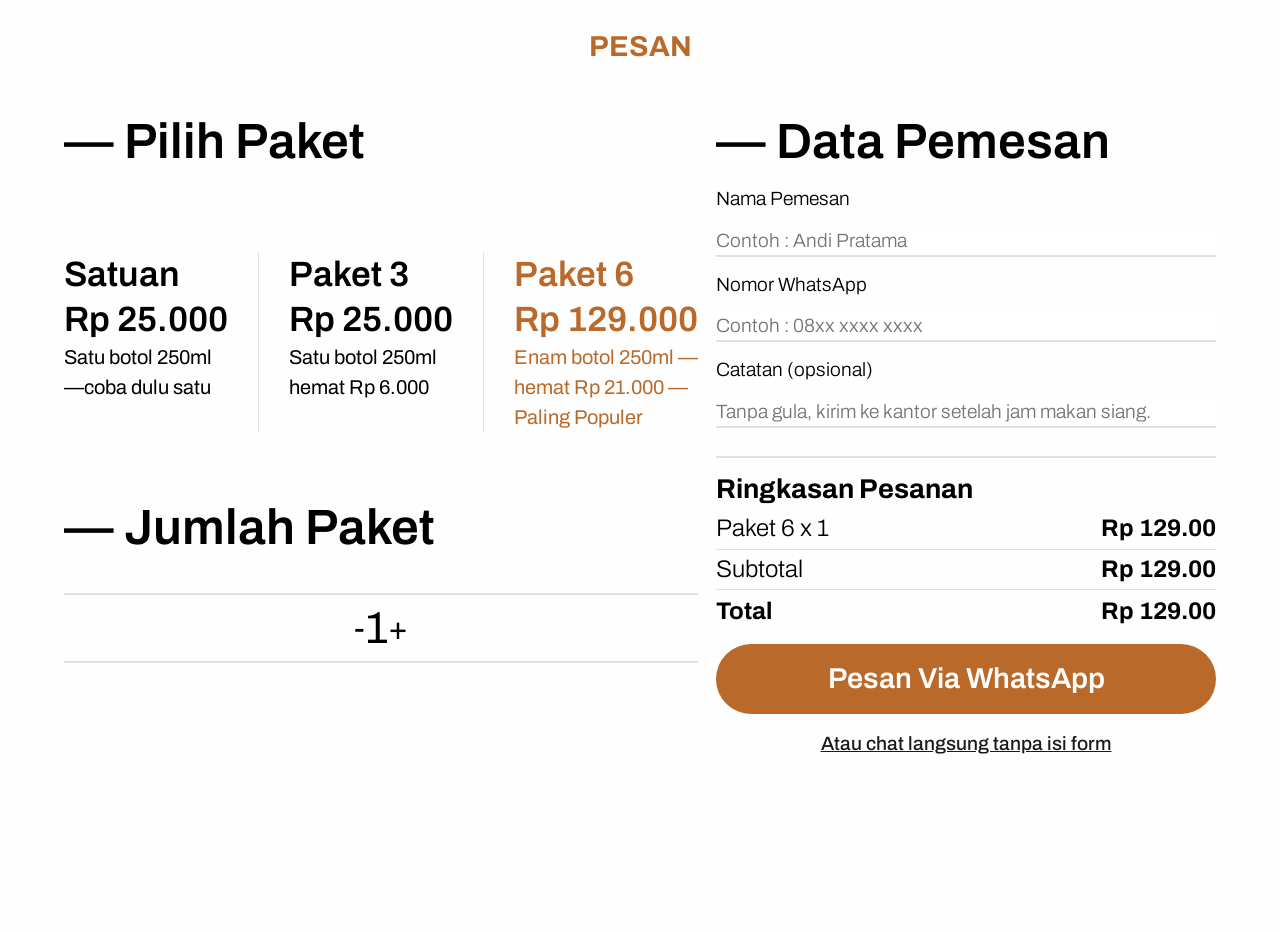
==== src/pages/order.html @ a8dc05e7 "membuat landing page khusus untuk checkout produk" ====
<!DOCTYPE html>
<html lang="id">
<head>
    <meta charset="UTF-8">
    <meta name="viewport" content="width=device-width, initial-scale=1.0">
    <title>Order</title>
    <link rel="stylesheet" href="/src/style/style.css">
</head>
<body>

    <main>

        <section class="checkout-page">

            <h1 class="checkout-headline">PESAN</h1>

            <div class="content-container">

                <div class="left-content">
                
                    <h2 class="package-label">— Pilih Paket</h2>
                    
                    <div class="package-container">
        
                        <article class="package-price-container">
                            <h3 class="price-label">Satuan <br>Rp 25.000</h3>
                            <p class="desc-price">Satu botol 250ml <br>—coba dulu satu </p>
                        </article>
                        
                        <article class="package-price-container">
                            <h3 class="price-label">Paket 3 <br>Rp 25.000</h3>
                            <p class="desc-price">Satu botol 250ml <br>hemat Rp 6.000 </p>
                        </article>
                        
                        <article class="package-price-container">
                            <h3 class="price-label">Paket 6 <br>Rp 129.000</h3>
                            <p class="desc-price">Enam botol 250ml —<br>hemat Rp 21.000 — <br>Paling Populer </p>
                        </article>
        
                    </div>

                    <h2 class="total-label">— Jumlah Paket</h2>
                    <p class="calculation-product"><span>-</span>1<span>+</span></p>
                
                </div>
            
                <div class="right-content">
                    
                    <h2 class="checkout-label">— Data Pemesan</h2>

                    <form action="">
                        <label for="">Nama Pemesan</label>
                        <p>
                            <input type="text" placeholder="Contoh : Andi Pratama">
                        </p>
                        <label for="">Nomor WhatsApp</label>
                        <p>
                            <input type="number" placeholder="Contoh : 08xx xxxx xxxx">
                        </p>

                        <label for="">Catatan (opsional)</label>
                        <p>
                            <input type="text" placeholder="Tanpa gula, kirim ke kantor setelah jam makan siang.">
                        </p>
                    </form>

                    <div class="total-price-container">

                        <h3 class="label-total-checkout">Ringkasan Pesanan</h3>

                        <div>

                            <div class="total-package-checkout">
                                <p>Paket 6 x 1</p>
                                <p>Rp 129.00</p>
                            </div>
                            
                            <div class="subtotal-package">
                                <p>Subtotal</p>
                                <p>Rp 129.00</p>
                            </div>
                            
                            <div class="total-checkout">
                                <p>Total</p>
                                <p>Rp 129.00</p>
                            </div>

                        </div>

                        <button type="submit" class="agg-link">Pesan Via WhatsApp</button>
                        <a class="form-link" href="">Atau chat langsung tanpa isi form</a>

                    </div>

                </div>

            </div>
            
        </section>

    </main>

</body>
</html>
---- src/style/style.css ----
@import url("https://fonts.googleapis.com/css2?family=Archivo:wght@400;500;600;700&display=swap");
@import url("https://fonts.googleapis.com/css2?family=Anaheim:wght@400;500;600;700&display=swap");
@import url("https://fonts.googleapis.com/css2?family=LexendDeca:wght@400;500;600;700&display=swap");

:root {
--font-nums-family : "Anaheim", sans-serif;
--font-desc-benefit: "Lexend Deca", sans-serif;
--font-desc-testimoni: "Lexend Deca", sans-serif;
--font-family: "Archivo", sans-serif;
--color-bg: #FEFEFE;
--color-ink: #1b1a17;
--color-box: #B96A2B;
--color-text-box: #B96A2B;
}


* {

    box-sizing: border-box;
    padding: 0;
    margin: 0;
    font-family: var(--font-family);

}

body {

    background-color: var(--color-bg);

}

.header-container {

    margin: 2rem 3rem 2rem 3rem;
    display: flex;
    flex-direction: row;
    justify-content: space-between;
    align-items: center;
    
}

.brand-label {

    font-size: 2.5rem;
    line-height: 2.5rem;
    letter-spacing: 0.80em;
    font-weight: 600;
    color: var(--color-ink);

}

.navbar-container ul {
    
    gap: 40px;
    align-items: center;
    display: flex;
    justify-content: space-between;

}

.nav-items,
.cta-btn,
.price-list-btn {

    list-style: None;

}

.nav-items a {

    text-decoration: none;
    font-size: 1.2rem;
    color: var(--color-ink);
    font-weight: 500;

}


.hero-page,
.list-of-product-page,
.benefit-page,
.testimonial-page{

    margin-left: 4rem;
    margin-right: 4rem;
    display: flex;
    min-height: 100vh;

}

.main-content {
    
    display: flex;
    flex-direction: column;


}

.second-label {

    margin-top: 3rem;
    margin-bottom: 2rem;

}
.label-text {

    font-size: 1.25rem;
    line-height: 18px;
    letter-spacing: 0.18em;
    font-weight: 600;
    color:  var(--color-ink);
    
}

.headline-container {

    max-width: 980px;
    min-width: 0;
    margin-bottom: 2rem;

}

.headline-text {
    
    font-size: 5rem ;
    line-height: 90px;
    color:  var(--color-ink);
    
}

.intro-container {

    max-width: 600px;
    min-width: 0;
    margin-bottom: 5rem;

}

.intro-desc {
    
    text-align: left;
    font-size: 1.7rem;
    line-height: 40px;
    color:  var(--color-ink);

}

.cta-container ul {

    display: flex;
    gap: 80px;

}

.cta-btn,
.price-list-btn {

    font-size: 1.5rem;

}

.cta-btn a{

    background-color: var(--color-box);
    text-decoration: none;
    color: var(--color-bg);
    padding: 1.5rem 3rem 1.5rem 3rem ;
    border-radius: 12px;


}

.price-list-btn a {

    color: var(--color-ink);

}


.foto-product {

    width: 300px;
    height: 550px;

}

.list-of-product-page {

    flex-direction: column;

}

.text-container {

    margin: 2rem 0 2rem 0;
    gap: 20px;
    display: flex;
    flex-direction: column;
    justify-content: center;
    align-items: center;
}

.title-section {

    font-size: 0.80rem;
    line-height: 18px;
    letter-spacing: 0.18em;
    font-weight: 600;
    
}

.packet-label {
    
    font-size: 3.5rem;
    line-height: 64px;
    font-weight: 700;
    
}

.desc-label {
    
    font-size: 0.90rem;
    font-weight: 500;

}

.price-list-container {

    display: flex;
    justify-content: center;
    align-items: center;
    gap: 30px;


}

.product-price-container {

    padding: 1rem;


}

.packet-name {

    font-size: 1.5rem ;
    font-weight: 600;
    line-height: 28px;
    margin-bottom: 1rem;
    
}

.price {
    
    font-size: 2.2rem ;
    font-weight: 700;
    line-height: 42px;
    margin-bottom: 1.75rem;
    color: var(--color-text-box);

}

.popular-product{

    outline: 2px solid var(--color-box);
    border-radius: 12px ;
    padding: 2rem 2rem 3.5rem 2rem;

}

.product-desc {

    font-size: 1rem;
    line-height: 22px;
    margin-bottom: 4.3rem;

}

.checkout {

    line-height: 20px;
    background-color: var(--color-box);
    color: #f7f5f0;
    padding: 1rem 5rem 1rem 5rem ;
    text-align: center;
    width: 100%;
    border-radius: 12px;
    width: 350px;
}

.checkout-link {

    text-decoration: none;
    color: #f7f5f0;

}

.popular-text {

    font-size: 0.80rem;
    line-height: 18px;
    color: var(--color-text-box);
    margin-bottom: 0.85rem ;
    margin-top: -0.70rem;
    font-weight: 700;

}

.benefit-page {

    flex-direction: column;

}

.headline-benefit-container {

    margin-top: 2.5rem;

}

.benefit-label {

    font-size: 2.1rem;
    font-weight: 600;
    text-align: center;
    color: var(--color-text-box);
    line-height: 22px;
    letter-spacing: 0.12em;
    margin-bottom: 3rem;

}

.benefit-headline {

    font-size: 4rem ;
    text-align: center;

}

.benefit-headline span {

    color: var(--color-text-box);

}

.reason-container {

    display: flex;
    justify-content: center;
    align-items: center;
    gap: 86px;
    margin-top: 6rem;

}

.nums-container {

    display: flex;
    justify-content: center;
    align-items: center;

}

.nums {

    display: flex;
    align-items: center;
    justify-content: center;
    width: 70px;
    height: 70px;
    background-color: var(--color-box);
    font-size: 2.1rem ;
    color: #FEFEFE;
    font-weight: bold;
    border-radius: 50%;
    line-height: 22px;
    font-family: var(--font-nums-family);
    letter-spacing: 0.05em;

}

.reason-headline-text {

    font-size: 2.5rem;
    text-align: center;
    margin-top: 3rem;

}

.reason-headline-text::after {

    content: "";
    display: block;
    width: 20%;
    height: 2px;
    background-color: var(--color-box);
    margin: 15px auto 0;

}

.reason-desc {

    text-align: center;
    font-size: 1.4rem;
    margin-top: 3rem;
    font-family: var(--font-desc-benefit) ;
    font-weight: 400;

}

.testimonial-page {

    flex-direction: column;

}

.testimonial-headline-container {

    margin-top: 2rem;
    margin-bottom: 5rem;
}

.testimonial-label{

    text-align: center;
    letter-spacing: 0.15em;
    line-height: 22px;
    font-weight: 600;
    color: var(--color-text-box);
    font-size: 1.7rem ;
    margin-bottom: 3.6rem;
    
}

.testimonial-headline-text {
    
    text-align: center;
    line-height: 30px;
    font-size: 3.75rem;
    font-weight: 600;

}

.testimonial-headline-text span {

    color: var(--color-text-box);

}

.testimoni-container{

    display: flex;
    flex-direction: row;
    justify-content: center;
    align-items: center;
    gap: 50px;

}

.testimoni-text-container {

    text-align: center;
    display: flex;
    flex-direction: column;
    justify-content: center;
    align-items: center;
    gap: 40px;

}

.testimoni-text-container + .testimoni-text-container {

    border-left: 1px solid  #E5E0D8;
    padding-left: 30px;

}

.testimoni-text-container span {

    line-height: 0.6;
    color: var(--color-text-box);
    font-size: 8rem;
    font-family: var(--font-family);

}

.testimoni-comment {

    font-size: 1.4rem;
    line-height: 30px;
    width: 85%;
    font-family: var(--font-desc-testimoni);

}

.user-testimoni {

    font-size: 2.1rem;
    line-height: 30px;

}

.user-packet {

    font-size: 1.5rem;
    font-weight: 600;
    color: var(--color-text-box);
    line-height: 30px;

}

.user-packet::after{

    content: "";
    display: block;
    width: 30%;
    height: 2px;
    background-color: var(--color-box);
    margin: 15px auto 0;

}

.credit-text {

    text-align: left;
    font-size: 0.85rem;
    color: #2B2118;
    line-height: 18px;
    margin-left: -2.5rem;
    margin-top: 2rem;

}

.checkout-page {

    margin-top: 2rem;
    margin-left: 4rem;
    margin-right: 4rem;
    min-height: 100vh;

}

.checkout-headline {

    font-size: 1.8rem;
    color: var(--color-text-box);
    line-height: 30px;
    text-align: center;

}

.content-container {

    display: flex;
    justify-content: space-between;
    margin-top: 4rem;
    

}

.package-label,
.total-label,
.checkout-label {

    font-size: 3.1rem;
    font-weight: 600;
    line-height: 30px;
    text-align: left;

}

.package-container {

    margin-top: 6rem;
    flex-direction: row;
    display: flex;
    gap: 30px;

}

.price-label {

    font-size: 2.2rem;
    line-height: 45px;
    font-weight: 600;

}

.desc-price {
    
    font-size: 1.25rem;
    line-height: 30px;
    
}

.package-price-container:last-child .price-label,
.package-price-container:last-child .desc-price {

    color: var(--color-text-box);
    
}

.package-price-container + .package-price-container {

    border-left: 1px solid #E5E0D8 ;
    padding-left: 30px;
    
}

.total-label {

    margin-top: 5rem ;

}

.calculation-product {

    text-align: center;
    font-size: 2.8rem ;
    margin-top: 3.2rem ;
    height: 70px;
    border-top: 2px solid #E5E0D8 ;
    border-bottom: 2px solid #E5E0D8 ;
    display: flex;
    justify-content: center;
    align-items: center;
    
}

.calculation-product span {
    
   
    margin-top: 1.5rem;
    margin-bottom: 1.5rem;
    font-size: 2rem;
}

.right-content {

    width: 500px;

}

.right-content form {

    margin-top: 1.75rem;

}

.right-content form input {

    width: 100%;
    height: 30px;
    border: none;
    border-bottom: 2px solid #E5E0D8;

}

.right-content form label,
.right-content form p input {

    font-size: 1.2rem ;
    line-height: 30px;
    font-weight: 300;

} 

.right-content form p {

    margin-top: 0.8em;
    margin-bottom: 0.8em;


}

.right-content form {

    margin-bottom: 1.75rem;

}

.total-price-container {

    border-top: 2px solid #E5E0D8;
    display: flex;
    flex-direction: column;
    justify-content: center;
}

.label-total-checkout {

    font-size: 1.7rem ;
    margin-top: 1rem;
    margin-bottom: 0.4em;

}

.total-package-checkout,
.subtotal-package,
.total-checkout {

    display: flex;
    justify-content: space-between;

}

.total-price-container p:first-child {

    font-size: 1.5rem;
    font-weight: 300;
    
}

.total-price-container p:last-child {
    
    font-size: 1.5rem;
    font-weight: 700;
    
}

.total-package-checkout {

    margin-bottom: 0.5em;

}

.subtotal-package {

    padding: 0.4em 0 0.4em 0;
    border-top: 1px solid #E5E0D8;
    border-bottom: 1px solid #E5E0D8;
}

.total-checkout {

    margin-top: 0.5em;
    margin-bottom: 1.25rem;
}

.total-checkout p:first-child {
    
    font-weight: 700;

}

.agg-link {

    font-size: 1.8rem;
    line-height: 30px;
    padding: 1.25rem 0 1.25rem 0;
    background-color: var(--color-box);
    border-radius: 50px;
    border: none;
    color: var(--color-bg);
    font-weight: 600;
    margin-bottom: 1.2rem;

}

.form-link {

    text-align: center;
    margin-bottom: 2rem;
    color: var(--color-ink);
    font-weight: 500;
    font-size: 1.2rem;

}
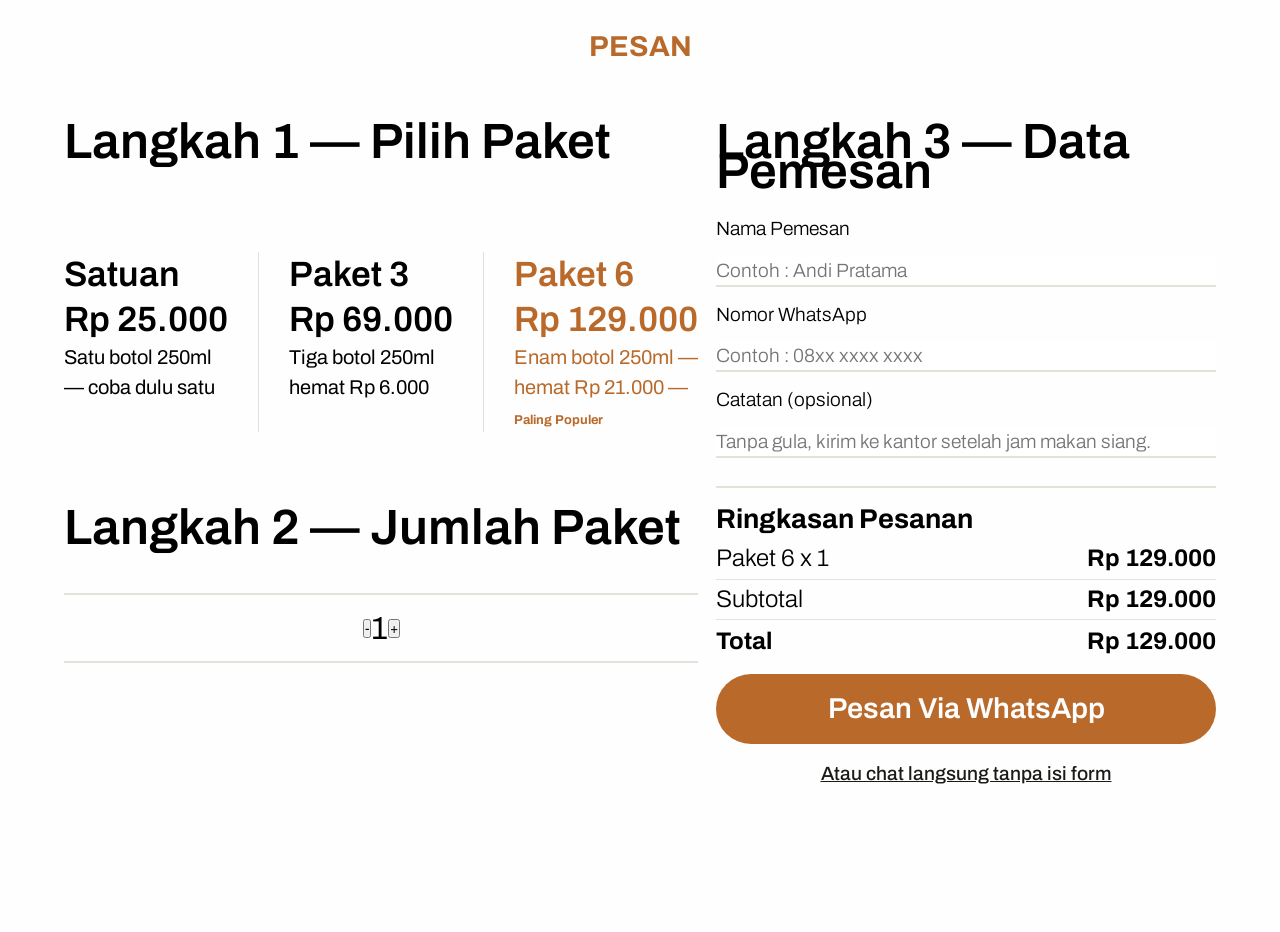
==== commit 58dcddea: "fix: perbaiki harga Paket 3, ringkasan, dan siapkan order.html untuk JS" ====
--- a/src/pages/order.html
+++ b/src/pages/order.html
@@ -4,7 +4,8 @@
     <meta charset="UTF-8">
     <meta name="viewport" content="width=device-width, initial-scale=1.0">
     <title>Order</title>
-    <link rel="stylesheet" href="/src/style/style.css">
+    <link rel="stylesheet" href="../style/style.css">
+    <script src="../script/order.js" defer></script>
 </head>
 <body>
 
@@ -18,49 +19,49 @@
 
                 <div class="left-content">
                 
-                    <h2 class="package-label">— Pilih Paket</h2>
+                    <h2 class="package-label">Langkah 1 — Pilih Paket</h2>
                     
                     <div class="package-container">
         
-                        <article class="package-price-container">
-                            <h3 class="price-label">Satuan <br>Rp 25.000</h3>
-                            <p class="desc-price">Satu botol 250ml <br>—coba dulu satu </p>
+                        <article class="package-price-container" data-paket="satuan" tabindex="0">
+                            <h3 class="price-label">Satuan <br><span class="price-value">Rp 25.000</span></h3>
+                            <p class="desc-price">Satu botol 250ml <br>— coba dulu satu </p>
                         </article>
                         
-                        <article class="package-price-container">
-                            <h3 class="price-label">Paket 3 <br>Rp 25.000</h3>
-                            <p class="desc-price">Satu botol 250ml <br>hemat Rp 6.000 </p>
+                        <article class="package-price-container" data-paket="paket-3" tabindex="0">
+                            <h3 class="price-label">Paket 3 <br><span class="price-value">Rp 69.000</span></h3>
+                            <p class="desc-price">Tiga botol 250ml <br>hemat Rp 6.000 </p>
                         </article>
                         
-                        <article class="package-price-container">
-                            <h3 class="price-label">Paket 6 <br>Rp 129.000</h3>
-                            <p class="desc-price">Enam botol 250ml —<br>hemat Rp 21.000 — <br>Paling Populer </p>
+                        <article class="package-price-container selected" data-paket="paket-6" tabindex="0">
+                            <h3 class="price-label">Paket 6 <br><span class="price-value">Rp 129.000</span></h3>
+                            <p class="desc-price">Enam botol 250ml —<br>hemat Rp 21.000 — <br><span class="popular-text">Paling Populer</span> </p>
                         </article>
         
                     </div>
 
-                    <h2 class="total-label">— Jumlah Paket</h2>
-                    <p class="calculation-product"><span>-</span>1<span>+</span></p>
+                    <h2 class="total-label">Langkah 2 — Jumlah Paket</h2>
+                    <p class="calculation-product"><button type="button" id="btn-kurang" aria-label="Kurangi jumlah">-</button><span id="jumlah-nilai">1</span><button type="button" id="btn-tambah" aria-label="Tambah jumlah">+</button></p>
                 
                 </div>
             
                 <div class="right-content">
                     
-                    <h2 class="checkout-label">— Data Pemesan</h2>
+                    <h2 class="checkout-label">Langkah 3 — Data Pemesan</h2>
 
-                    <form action="">
-                        <label for="">Nama Pemesan</label>
+                    <form id="form-pesan">
+                        <label for="nama">Nama Pemesan</label>
                         <p>
-                            <input type="text" placeholder="Contoh : Andi Pratama">
+                            <input type="text" id="nama" name="nama" placeholder="Contoh : Andi Pratama" required>
                         </p>
-                        <label for="">Nomor WhatsApp</label>
+                        <label for="wa">Nomor WhatsApp</label>
                         <p>
-                            <input type="number" placeholder="Contoh : 08xx xxxx xxxx">
+                            <input type="tel" id="wa" name="wa" inputmode="tel" autocomplete="tel" placeholder="Contoh : 08xx xxxx xxxx" required>
                         </p>
 
-                        <label for="">Catatan (opsional)</label>
+                        <label for="catatan">Catatan (opsional)</label>
                         <p>
-                            <input type="text" placeholder="Tanpa gula, kirim ke kantor setelah jam makan siang.">
+                            <input type="text" id="catatan" name="catatan" placeholder="Tanpa gula, kirim ke kantor setelah jam makan siang.">
                         </p>
                     </form>
 
@@ -71,24 +72,24 @@
                         <div>
 
                             <div class="total-package-checkout">
-                                <p>Paket 6 x 1</p>
-                                <p>Rp 129.00</p>
+                                <p id="ringkasan-paket">Paket 6 x 1</p>
+                                <p id="ringkasan-harga">Rp 129.000</p>
                             </div>
                             
                             <div class="subtotal-package">
                                 <p>Subtotal</p>
-                                <p>Rp 129.00</p>
+                                <p id="subtotal-harga">Rp 129.000</p>
                             </div>
                             
                             <div class="total-checkout">
                                 <p>Total</p>
-                                <p>Rp 129.00</p>
+                                <p id="total-harga">Rp 129.000</p>
                             </div>
 
                         </div>
 
-                        <button type="submit" class="agg-link">Pesan Via WhatsApp</button>
-                        <a class="form-link" href="">Atau chat langsung tanpa isi form</a>
+                        <button type="button" id="btn-pesan" class="agg-link">Pesan Via WhatsApp</button>
+                        <a class="form-link" id="chat-langsung" href="">Atau chat langsung tanpa isi form</a>
 
                     </div>
 
@@ -101,4 +102,4 @@
     </main>
 
 </body>
-</html>+</html>
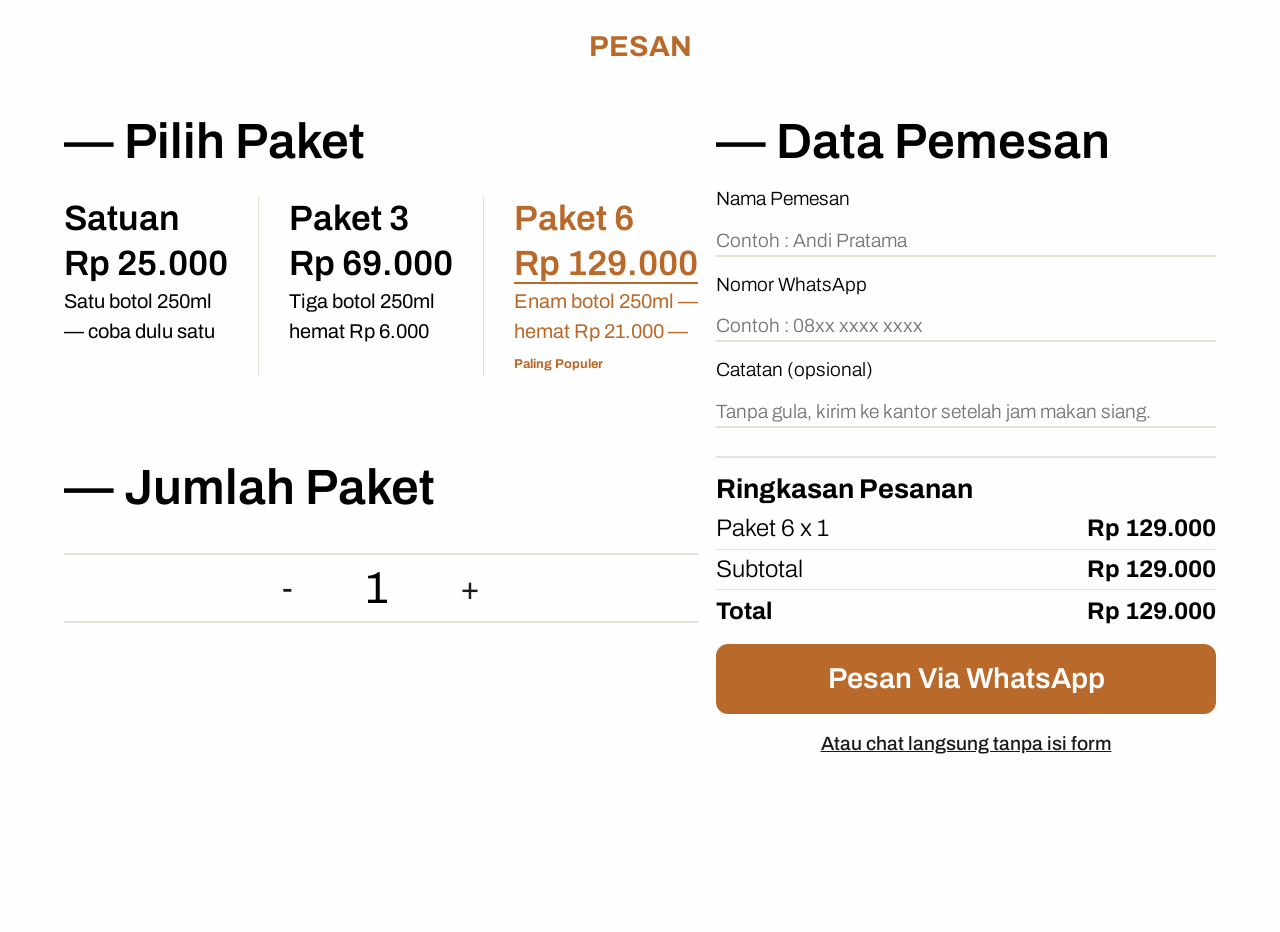
==== commit bde4685a: "update: memperbaiki layout kontent & revisi no telp" ====
--- a/src/pages/order.html
+++ b/src/pages/order.html
@@ -19,7 +19,7 @@
 
                 <div class="left-content">
                 
-                    <h2 class="package-label">Langkah 1 — Pilih Paket</h2>
+                    <h2 class="package-label">— Pilih Paket</h2>
                     
                     <div class="package-container">
         
@@ -40,14 +40,14 @@
         
                     </div>
 
-                    <h2 class="total-label">Langkah 2 — Jumlah Paket</h2>
+                    <h2 class="total-label">— Jumlah Paket</h2>
                     <p class="calculation-product"><button type="button" id="btn-kurang" aria-label="Kurangi jumlah">-</button><span id="jumlah-nilai">1</span><button type="button" id="btn-tambah" aria-label="Tambah jumlah">+</button></p>
                 
                 </div>
             
                 <div class="right-content">
                     
-                    <h2 class="checkout-label">Langkah 3 — Data Pemesan</h2>
+                    <h2 class="checkout-label">— Data Pemesan</h2>
 
                     <form id="form-pesan">
                         <label for="nama">Nama Pemesan</label>
@@ -56,7 +56,7 @@
                         </p>
                         <label for="wa">Nomor WhatsApp</label>
                         <p>
-                            <input type="tel" id="wa" name="wa" inputmode="tel" autocomplete="tel" placeholder="Contoh : 08xx xxxx xxxx" required>
+                            <input type="number" id="wa" name="wa" inputmode="tel" autocomplete="tel" placeholder="Contoh : 08xx xxxx xxxx" required>
                         </p>
 
                         <label for="catatan">Catatan (opsional)</label>
--- a/src/style/style.css
+++ b/src/style/style.css
@@ -553,6 +553,7 @@
 
     display: flex;
     justify-content: space-between;
+    align-items: flex-start;
     margin-top: 4rem;
     
 
@@ -571,7 +572,7 @@
 
 .package-container {
 
-    margin-top: 6rem;
+    margin-top: 2.5rem;
     flex-direction: row;
     display: flex;
     gap: 30px;
@@ -593,11 +594,37 @@
     
 }
 
-.package-price-container:last-child .price-label,
-.package-price-container:last-child .desc-price {
-
-    color: var(--color-text-box);
-    
+.package-price-container {
+
+    cursor: pointer;
+
+}
+
+.package-price-container.selected .price-label,
+.package-price-container.selected .desc-price {
+
+    color: var(--color-text-box);
+    
+}
+
+
+.package-price-container.selected .price-value {
+
+    border-bottom: 2px solid var(--color-box);
+
+}
+
+.package-price-container:focus-visible {
+
+    outline: 2px solid var(--color-box);
+    outline-offset: 4px;
+
+}
+
+.package-price-container .popular-text {
+
+    color: var(--color-text-box);
+
 }
 
 .package-price-container + .package-price-container {
@@ -609,7 +636,7 @@
 
 .total-label {
 
-    margin-top: 5rem ;
+    margin-top: 6rem ;
 
 }
 
@@ -624,15 +651,20 @@
     display: flex;
     justify-content: center;
     align-items: center;
-    
-}
-
-.calculation-product span {
-    
-   
-    margin-top: 1.5rem;
-    margin-bottom: 1.5rem;
+    gap: 4rem;
+    
+}
+
+.calculation-product button {
+
+    background: none;
+    border: none;
     font-size: 2rem;
+    font-family: inherit;
+    color: var(--color-ink);
+    cursor: pointer;
+    padding: 0 0.5rem;
+
 }
 
 .right-content {
@@ -653,6 +685,14 @@
     height: 30px;
     border: none;
     border-bottom: 2px solid #E5E0D8;
+    background: transparent;
+
+}
+
+.right-content form input:focus {
+
+    outline: none;
+    border-bottom-color: var(--color-box);
 
 }
 
@@ -749,11 +789,12 @@
     line-height: 30px;
     padding: 1.25rem 0 1.25rem 0;
     background-color: var(--color-box);
-    border-radius: 50px;
+    border-radius: 12px;
     border: none;
     color: var(--color-bg);
     font-weight: 600;
     margin-bottom: 1.2rem;
+    cursor: pointer;
 
 }
 
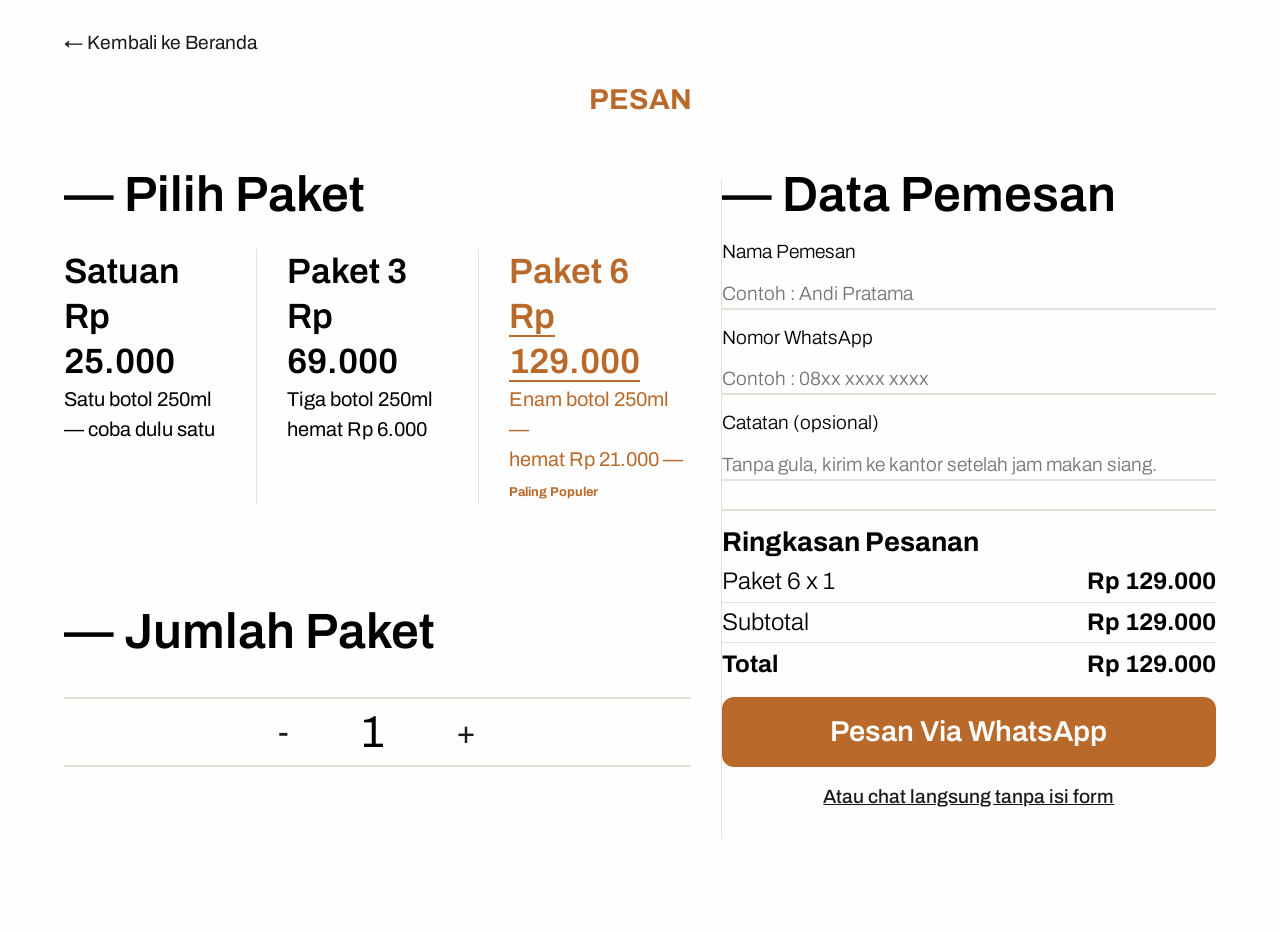
==== commit 0f214494: "feat: terapkan perbaikan hasil review dan pisahkan file animasi" ====
--- a/src/pages/order.html
+++ b/src/pages/order.html
@@ -3,8 +3,19 @@
 <head>
     <meta charset="UTF-8">
     <meta name="viewport" content="width=device-width, initial-scale=1.0">
-    <title>Order</title>
+    <title>Pesan | Saji — Kopi Susu Rumahan</title>
     <link rel="stylesheet" href="../style/style.css">
+    <meta name="description" content="Pesan kopi susu Saji — Satuan Rp25.000, Paket 3 Rp69.000, Paket 6 Rp129.000. Pilih paket, isi data, pesan langsung via WhatsApp.">
+    <meta property="og:type" content="website">
+    <meta property="og:title" content="Pesan | Saji — Kopi Susu Rumahan">
+    <meta property="og:description" content="Pesan kopi susu Saji — Satuan Rp25.000, Paket 3 Rp69.000, Paket 6 Rp129.000.">
+    <meta property="og:image" content="../resources/foto-produk.webp">
+    <meta property="og:image:alt" content="Botol kopi susu Saji 250ml">
+    <meta name="twitter:card" content="summary_large_image">
+    <meta name="twitter:title" content="Pesan | Saji — Kopi Susu Rumahan">
+    <meta name="twitter:description" content="Pesan kopi susu Saji — Satuan Rp25.000, Paket 3 Rp69.000, Paket 6 Rp129.000.">
+    <meta name="twitter:image" content="../resources/foto-produk.webp">
+    <link rel="icon" type="image/svg+xml" href="../resources/favicon.svg">
     <script src="../script/order.js" defer></script>
 </head>
 <body>
@@ -12,6 +23,8 @@
     <main>
 
         <section class="checkout-page">
+
+            <a class="back-link" href="../index.html">← Kembali ke Beranda</a>
 
             <h1 class="checkout-headline">PESAN</h1>
 
@@ -56,7 +69,7 @@
                         </p>
                         <label for="wa">Nomor WhatsApp</label>
                         <p>
-                            <input type="number" id="wa" name="wa" inputmode="tel" autocomplete="tel" placeholder="Contoh : 08xx xxxx xxxx" required>
+                            <input type="tel" id="wa" name="wa" inputmode="tel" autocomplete="tel" placeholder="Contoh : 08xx xxxx xxxx" required>
                         </p>
 
                         <label for="catatan">Catatan (opsional)</label>
--- a/src/style/style.css
+++ b/src/style/style.css
@@ -1,8 +1,10 @@
-@import url("https://fonts.googleapis.com/css2?family=Archivo:wght@400;500;600;700&display=swap");
+@import url("https://fonts.googleapis.com/css2?family=Archivo:wght@200;300;400;500;600;700&display=swap");
+@import url("https://fonts.googleapis.com/css2?family=Roboto:wght@200;300;400;500;600;700&display=swap");
 @import url("https://fonts.googleapis.com/css2?family=Anaheim:wght@400;500;600;700&display=swap");
 @import url("https://fonts.googleapis.com/css2?family=LexendDeca:wght@400;500;600;700&display=swap");
 
 :root {
+--font-items-list-footer : "Roboto";
 --font-nums-family : "Anaheim", sans-serif;
 --font-desc-benefit: "Lexend Deca", sans-serif;
 --font-desc-testimoni: "Lexend Deca", sans-serif;
@@ -39,6 +41,10 @@
     
 }
 
+.menu-toggle {
+    display: none;
+}
+
 .brand-label {
 
     font-size: 2.5rem;
@@ -60,21 +66,37 @@
 
 .nav-items,
 .cta-btn,
-.price-list-btn {
+.price-list-btn,
+.items-navbar-container ul li {
 
     list-style: None;
 
 }
 
 .nav-items a {
-
     text-decoration: none;
     font-size: 1.2rem;
     color: var(--color-ink);
     font-weight: 500;
-
-}
-
+    padding: 0.7em 0;
+    position: relative;
+}
+
+.nav-items a::after {
+    content: "";
+    position: absolute;
+    left: 50%;
+    bottom: 0;
+    transform: translateX(-50%);
+    width: 80%;
+    height: 3px;
+    background-color: transparent;
+    transition: background-color 0.5s ease;
+}
+
+.nav-items a:hover::after {
+    background-color: var(--color-text-box);
+}
 
 .hero-page,
 .list-of-product-page,
@@ -156,6 +178,8 @@
 .price-list-btn {
 
     font-size: 1.5rem;
+    cursor: pointer;
+    transition: transform 0.2s ease;
 
 }
 
@@ -173,6 +197,24 @@
 .price-list-btn a {
 
     color: var(--color-ink);
+}
+
+.price-list-btn a:hover {
+
+    border-radius: 10px;
+    padding: 1rem 2rem 1rem 2rem;
+    text-decoration: none;
+    background-color: #2BCC5E;
+    font-weight: 500;
+    color: var(--color-bg);
+    cursor: pointer;
+    transition: transform 0.10s ease;
+
+}
+
+.price-list-btn:hover {
+
+    transform: scale(1.2);
 
 }
 
@@ -181,6 +223,7 @@
 
     width: 300px;
     height: 550px;
+    object-fit: cover;
 
 }
 
@@ -278,20 +321,36 @@
 
 .checkout {
 
-    line-height: 20px;
+    width: 350px;
+
+}
+
+.checkout-link {
+
+    display: block;
     background-color: var(--color-box);
     color: #f7f5f0;
-    padding: 1rem 5rem 1rem 5rem ;
+    padding: 1rem 5rem 1rem 5rem;
+    border-radius: 12px;
     text-align: center;
-    width: 100%;
-    border-radius: 12px;
-    width: 350px;
-}
-
-.checkout-link {
-
     text-decoration: none;
-    color: #f7f5f0;
+    line-height: 20px;
+    cursor: pointer;
+    transition: transform 0.2s ease;
+
+}
+
+.checkout-link:hover,
+.cta-container ul .cta-btn:first-child:hover {
+
+    transform: scale(1.03);
+
+}
+
+.checkout-link:active,
+.cta-container ul .cta-btn:first-child:active {
+
+    transform: scale(1.06);
 
 }
 
@@ -475,7 +534,7 @@
 
 }
 
-.testimoni-text-container span {
+.testimoni-text-container > span {
 
     line-height: 0.6;
     color: var(--color-text-box);
@@ -553,9 +612,18 @@
 
     display: flex;
     justify-content: space-between;
-    align-items: flex-start;
+    align-items: stretch;
     margin-top: 4rem;
     
+
+}
+
+.left-content {
+
+    display: flex;
+    flex-direction: column;
+    border-right: 1px solid #E5E0D8;
+    padding-right: 30px;
 
 }
 
@@ -636,7 +704,7 @@
 
 .total-label {
 
-    margin-top: 6rem ;
+    margin-top: 7rem;
 
 }
 
@@ -808,3 +876,758 @@
 
 }
 
+.footer-page {
+
+    margin-left: 4rem;
+    margin-right: 4rem;
+    display: flex;
+    flex-direction: column;
+
+}
+
+.footer-main-container {
+
+    margin-top: 6rem;
+    margin-bottom: 12rem;
+    display: flex;
+    justify-content: space-between;
+    align-items: stretch;
+
+}
+
+.brand-label-footer {
+
+    font-size: 15.5rem;
+    font-family: var(--font-family);
+    font-weight: 500 ;
+    line-height: auto;
+    letter-spacing: 0.10em;
+    
+}
+
+.second-label-footer {
+    
+    font-size: 3.7rem;
+    font-family: var(--font-family);
+    font-weight: 300;
+    line-height: auto;
+    letter-spacing: 0.08em;
+
+}
+
+.items-navbar-container {
+
+
+    display: flex;
+    flex-direction: row;
+    justify-content: center;
+
+}
+
+.items-navbar-container ul:nth-last-of-type(2) {
+
+    margin: 0 5rem 0 5rem;
+
+}
+
+.first-items-navbar-list {
+
+    margin-bottom: 2.7rem;
+    color: #999292;
+
+}
+
+.items-navbar-container ul li  {
+
+    margin-bottom: 3.1rem;
+    
+}
+
+.harga-paket-satuan-label,
+.harga-paket3-label,
+.harga-paket-6-label,
+.items-home-label,
+.items-manfaat-label,
+.items-harga-label,
+.items-testi-label,
+.items-checkout-label{
+    
+    color: #1b1a17;
+    text-decoration: none;
+    font-weight: 600;
+    
+}
+
+
+.checkout-aggregator-label {
+    
+    text-decoration: underline;
+    color: var(--color-box);
+
+}
+
+
+.items-navbar-container li {
+
+    font-size: 1.10rem;
+    font-family: var(--font-items-list-footer);
+    font-weight: 600;
+    letter-spacing: 0.10em;
+    line-height: auto;
+
+}
+
+
+.items-footer-container {
+    
+    display: flex;
+    justify-content: space-between;
+    align-items: center;
+    flex-direction: row;
+    list-style: none;
+    border-top: 1px solid #E5E0D8;
+    width: auto;
+    height: 150px;
+    margin-left: -4rem;
+    margin-right: -4rem;
+    padding-left: 4rem;
+    padding-right: 4rem;
+
+}
+
+@media (max-width: 1180px) {
+    .hero-page,
+    .list-of-product-page,
+    .benefit-page,
+    .testimonial-page {
+        margin-left: 2.5rem;
+        margin-right: 2.5rem;
+    }
+
+    .header-container {
+        margin: 2rem 2.5rem;
+    }
+
+    .brand-label {
+        letter-spacing: 0.60em;
+    }
+
+    .headline-text {
+        font-size: 3.9rem;
+        line-height: 70px;
+    }
+
+    .intro-desc {
+        font-size: 1.4rem;
+        line-height: 32px;
+    }
+
+    .intro-container {
+        margin-bottom: 3rem;
+    }
+
+    .cta-container ul {
+        gap: 40px;
+    }
+
+    .price-list-btn a {
+        display: inline-block;
+        padding: 1.5rem 3rem 1.5rem 3rem;
+        border: 2px solid transparent;
+        border-radius: 12px;
+        background-color: rgba(185, 106, 43, 0.12);
+        color: #8A4E1F;
+        font-weight: 500;
+        text-decoration: none;
+    }
+
+    .price-list-btn a:hover {
+        background-color: rgba(185, 106, 43, 0.18);
+        color: #8A4E1F;
+        padding: 1.5rem 3rem 1.5rem 3rem;
+        border-radius: 12px;
+        font-weight: 500;
+    }
+
+    .price-list-btn:hover {
+        transform: none;
+    }
+
+    .price-list-btn a:active {
+        opacity: 0.7;
+    }
+
+    .foto-product {
+        width: 260px;
+        height: 477px;
+    }
+
+    .packet-label {
+        font-size: 3rem;
+        line-height: 56px;
+    }
+
+    .price-list-container {
+        gap: 20px;
+    }
+
+    .checkout {
+        width: 300px;
+    }
+
+    .checkout-link {
+        padding: 1rem 3rem;
+    }
+
+    .benefit-headline {
+        font-size: 3.2rem;
+    }
+
+    .reason-container {
+        gap: 40px;
+    }
+
+    .testimoni-container {
+        gap: 30px;
+    }
+
+    .testimonial-headline-text {
+        font-size: 3rem;
+    }
+
+    .brand-label-footer {
+        font-size: 9rem;
+    }
+
+    .second-label-footer {
+        font-size: 2.3rem;
+    }
+
+    .footer-page {
+        margin-left: 2.5rem;
+        margin-right: 2.5rem;
+    }
+
+    .footer-main-container {
+        margin-bottom: 7rem;
+    }
+
+    .items-navbar-container ul:nth-last-of-type(2) {
+        margin: 0 2.5rem;
+    }
+
+    .items-footer-container {
+        margin-left: -2.5rem;
+        margin-right: -2.5rem;
+        padding-left: 2.5rem;
+        padding-right: 2.5rem;
+    }
+
+    .checkout-page {
+        margin-left: 2.5rem;
+        margin-right: 2.5rem;
+    }
+
+    .right-content {
+        width: 420px;
+    }
+
+    .package-label,
+    .total-label,
+    .checkout-label {
+        font-size: 2.5rem;
+    }
+}
+
+@media (max-width: 768px) {
+    .hero-page,
+    .list-of-product-page,
+    .benefit-page,
+    .testimonial-page {
+        margin-left: 1.5rem;
+        margin-right: 1.5rem;
+        min-height: auto;
+    }
+
+    .header-container {
+        margin: 1.5rem;
+    }
+
+    .brand-label {
+        font-size: 1.9rem;
+        letter-spacing: 0.35em;
+    }
+
+    .navbar-container ul {
+        gap: 20px;
+    }
+
+    .nav-items a {
+        font-size: 1rem;
+    }
+
+    .hero-page {
+        flex-direction: column;
+    }
+
+    .second-label {
+        margin-top: 2rem;
+    }
+
+    .headline-text {
+        font-size: 3rem;
+        line-height: 52px;
+    }
+
+    .intro-desc {
+        font-size: 1.2rem;
+        line-height: 30px;
+    }
+
+    .cta-container ul {
+        gap: 24px;
+    }
+
+    .foto-container {
+        display: flex;
+        justify-content: center;
+        margin-top: 2.5rem;
+    }
+
+    .foto-product {
+        width: 240px;
+        height: 440px;
+    }
+
+    .packet-label {
+        font-size: 2.6rem;
+        line-height: 48px;
+    }
+
+    .price-list-container {
+        flex-direction: column;
+        align-items: stretch;
+        gap: 2rem;
+    }
+
+    .product-price-container {
+        max-width: 480px;
+        width: 100%;
+        margin: 0 auto;
+    }
+
+    .checkout {
+        width: 100%;
+    }
+
+    .benefit-headline {
+        font-size: 2.6rem;
+    }
+
+    .reason-container {
+        flex-direction: column;
+        gap: 3rem;
+        margin-top: 3rem;
+    }
+
+    .reason-headline-text {
+        font-size: 1.9rem;
+    }
+
+    .reason-desc {
+        font-size: 1.15rem;
+    }
+
+    .testimonial-headline-text {
+        font-size: 2.4rem;
+    }
+
+    .testimonial-label {
+        font-size: 1.3rem;
+    }
+
+    .testimoni-container {
+        flex-direction: column;
+        gap: 3rem;
+    }
+
+    .testimoni-text-container + .testimoni-text-container {
+        border-left: none;
+        padding-left: 0;
+        border-top: 1px solid #E5E0D8;
+        padding-top: 2.5rem;
+    }
+
+    .testimoni-text-container > span {
+        font-size: 6rem;
+    }
+
+    .testimoni-comment {
+        font-size: 1.15rem;
+    }
+
+    .user-testimoni {
+        font-size: 1.6rem;
+    }
+
+    .credit-text {
+        margin-left: 0;
+    }
+
+    .footer-page {
+        margin-left: 1.5rem;
+        margin-right: 1.5rem;
+    }
+
+    .footer-main-container {
+        flex-direction: column;
+        gap: 3rem;
+        margin-top: 3rem;
+        margin-bottom: 4rem;
+    }
+
+    .brand-label-footer {
+        font-size: 6.5rem;
+    }
+
+    .second-label-footer {
+        font-size: 1.8rem;
+    }
+
+    .items-navbar-container {
+        justify-content: flex-start;
+        gap: 2.5rem;
+    }
+
+    .items-navbar-container ul:nth-last-of-type(2) {
+        margin: 0;
+    }
+
+    .items-navbar-container ul li {
+        margin-bottom: 1.8rem;
+    }
+
+    .items-footer-container {
+        margin-left: -1.5rem;
+        margin-right: -1.5rem;
+        padding-left: 1.5rem;
+        padding-right: 1.5rem;
+    }
+
+    .checkout-page {
+        margin-left: 1.5rem;
+        margin-right: 1.5rem;
+    }
+
+    .content-container {
+        flex-direction: column;
+        gap: 3rem;
+    }
+
+    .left-content {
+        border-right: none;
+        padding-right: 0;
+        border-bottom: 1px solid #E5E0D8;
+        padding-bottom: 2rem;
+    }
+
+    .right-content {
+        width: 100%;
+    }
+
+    .package-label,
+    .total-label,
+    .checkout-label {
+        font-size: 2.1rem;
+    }
+
+    .total-label {
+        margin-top: 3rem;
+    }
+
+    .calculation-product {
+        gap: 2rem;
+        font-size: 2.2rem;
+    }
+}
+
+@media (max-width: 480px) {
+    .hero-page,
+    .list-of-product-page,
+    .benefit-page,
+    .testimonial-page {
+        margin-left: 1.25rem;
+        margin-right: 1.25rem;
+    }
+
+    .header-container {
+        margin: 1.25rem;
+    }
+
+    .brand-label {
+        font-size: 1.6rem;
+    }
+
+    .header-container {
+        position: relative;
+    }
+
+    .menu-toggle {
+        display: flex;
+        flex-direction: column;
+        justify-content: center;
+        gap: 5px;
+        width: 44px;
+        height: 44px;
+        padding: 10px;
+        background: none;
+        border: none;
+        cursor: pointer;
+    }
+
+    .menu-toggle span {
+        display: block;
+        width: 100%;
+        height: 2px;
+        background-color: var(--color-ink);
+        transition: transform 0.3s ease, opacity 0.3s ease;
+    }
+
+    .header-container.menu-open .menu-toggle span:nth-child(1) {
+        transform: translateY(7px) rotate(45deg);
+    }
+
+    .header-container.menu-open .menu-toggle span:nth-child(2) {
+        opacity: 0;
+    }
+
+    .header-container.menu-open .menu-toggle span:nth-child(3) {
+        transform: translateY(-7px) rotate(-45deg);
+    }
+
+    .navbar-container {
+        display: none;
+        position: absolute;
+        z-index: 10;
+        top: 100%;
+        left: 0;
+        right: 0;
+        background-color: var(--color-bg);
+        border-bottom: 1px solid #E5E0D8;
+        padding: 1rem 0;
+    }
+
+    .header-container.menu-open .navbar-container {
+        display: block;
+    }
+
+    .navbar-container ul {
+        flex-direction: column;
+        justify-content: flex-start;
+        align-items: flex-start;
+        gap: 0;
+    }
+
+    .navbar-container .nav-items a {
+        display: block;
+        padding: 0.8rem 0;
+        font-size: 1.2rem;
+    }
+
+    .headline-text {
+        font-size: 2.4rem;
+        line-height: 44px;
+    }
+
+    .intro-desc {
+        font-size: 1.05rem;
+        line-height: 26px;
+    }
+
+    .intro-container {
+        margin-bottom: 2.5rem;
+    }
+
+    .cta-container ul {
+        flex-direction: column;
+        gap: 1rem;
+        align-items: stretch;
+    }
+
+    .cta-btn a {
+        display: block;
+        text-align: center;
+        padding: 1.1rem 1.5rem;
+    }
+
+    .price-list-btn {
+        text-align: center;
+    }
+
+    .price-list-btn a {
+        display: block;
+        text-align: center;
+        padding: 1.1rem 1.5rem;
+    }
+
+    .foto-product {
+        width: 200px;
+        height: 367px;
+    }
+
+    .packet-label {
+        font-size: 2rem;
+        line-height: 38px;
+    }
+
+    .price {
+        font-size: 1.9rem;
+    }
+
+    .product-desc {
+        margin-bottom: 2.5rem;
+    }
+
+    .checkout-link {
+        padding: 1rem 2rem;
+    }
+
+    .benefit-label {
+        font-size: 1.6rem;
+    }
+
+    .benefit-headline {
+        font-size: 2.1rem;
+    }
+
+    .nums {
+        width: 56px;
+        height: 56px;
+        font-size: 1.7rem;
+    }
+
+    .reason-headline-text {
+        font-size: 1.6rem;
+    }
+
+    .reason-desc {
+        font-size: 1.05rem;
+    }
+
+    .testimonial-headline-text {
+        font-size: 2rem;
+    }
+
+    .testimonial-label {
+        font-size: 1.1rem;
+    }
+
+    .testimoni-text-container > span {
+        font-size: 4.5rem;
+    }
+
+    .testimoni-comment {
+        font-size: 1.05rem;
+    }
+
+    .user-testimoni {
+        font-size: 1.35rem;
+    }
+
+    .user-packet {
+        font-size: 1.2rem;
+    }
+
+    .footer-page {
+        margin-left: 1.25rem;
+        margin-right: 1.25rem;
+    }
+
+    .brand-label-footer {
+        font-size: 4rem;
+    }
+
+    .second-label-footer {
+        font-size: 1.4rem;
+    }
+
+    .items-navbar-container {
+        flex-direction: column;
+        gap: 2rem;
+    }
+
+    .items-navbar-container ul li {
+        margin-bottom: 1.4rem;
+    }
+
+    .items-footer-container {
+        flex-direction: column;
+        align-items: flex-start;
+        gap: 0.5rem;
+        height: auto;
+        padding: 1.5rem 1.25rem;
+        margin-left: -1.25rem;
+        margin-right: -1.25rem;
+    }
+
+    .checkout-page {
+        margin-left: 1.25rem;
+        margin-right: 1.25rem;
+    }
+
+    .package-label,
+    .total-label,
+    .checkout-label {
+        font-size: 1.8rem;
+    }
+
+    .package-container {
+        flex-direction: column;
+        gap: 1.5rem;
+    }
+
+    .package-price-container + .package-price-container {
+        border-left: none;
+        padding-left: 0;
+    }
+
+    .price-label {
+        font-size: 1.8rem;
+    }
+
+    .calculation-product {
+        font-size: 1.8rem;
+        gap: 1.5rem;
+    }
+
+    .agg-link {
+        font-size: 1.4rem;
+    }
+}
+
+html, body {
+    overflow-x: hidden;
+}
+
+html {
+    scroll-behavior: smooth;
+}
+
+.back-link {
+    display: inline-block;
+    margin-bottom: 2rem;
+    font-size: 1.2rem;
+    color: var(--color-ink);
+    text-decoration: none;
+}
+
+.back-link:hover {
+    text-decoration: underline;
+}
+
+@media (max-width: 480px) {
+    .label-text {
+        letter-spacing: 0.08em;
+    }
+}
+
